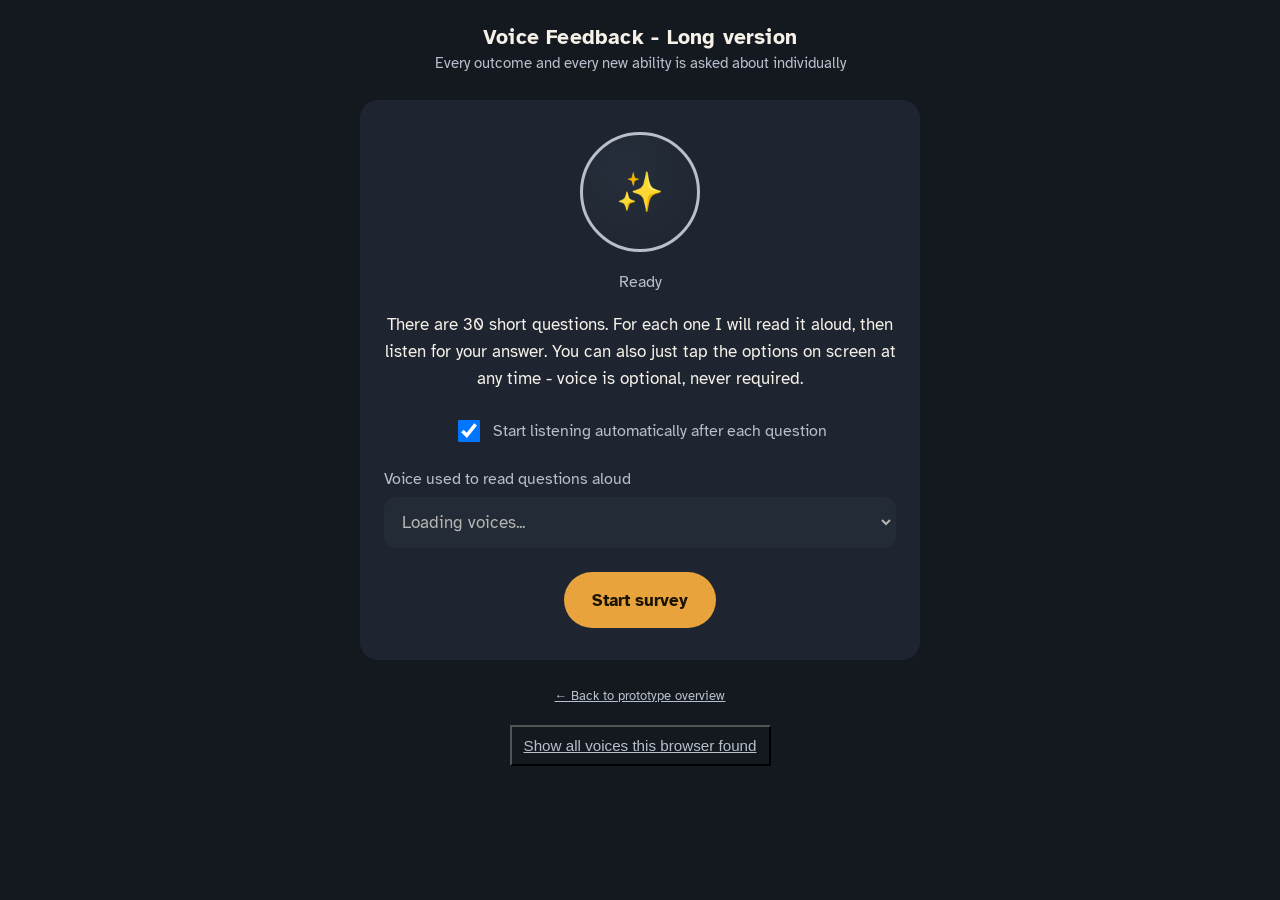
==== full-survey.html @ 34bdd07a "Trim survey pages for audio, rename routes, drop footer note - Remove the "Voice works in this brows" ====
<!DOCTYPE html>
<html lang="en-GB">
<head>
<meta charset="UTF-8">
<meta name="viewport" content="width=device-width, initial-scale=1.0">
<title>Voice Feedback - Long version</title>
<link rel="preconnect" href="https://fonts.googleapis.com">
<link rel="preconnect" href="https://fonts.gstatic.com" crossorigin>
<link href="https://fonts.googleapis.com/css2?family=Atkinson+Hyperlegible:ital,wght@0,400;0,700;1,400&display=swap" rel="stylesheet">
<link rel="stylesheet" href="survey-styles.css">
</head>
<body>

<div class="app">
  <header class="top">
    <h1>Voice Feedback - Long version</h1>
    <p>Every outcome and every new ability is asked about individually</p>
  </header>

  <div id="progressWrap" style="display:none;">
    <div class="progress-track"><div class="progress-fill" id="progressFill"></div></div>
    <div class="progress-label" id="progressLabel"></div>
  </div>

  <main class="card" id="card">
    <!-- content injected by JS -->
  </main>

  <div aria-live="polite" class="sr-only" id="liveRegion"></div>

  <footer class="notes">
    <p><a href="index.html" style="color:var(--text-dim);">&larr; Back to prototype overview</a></p>
    <button class="btn-quiet" id="listVoicesBtn" style="margin-top:8px;">Show all voices this browser found</button>
    <div id="voiceList" style="text-align:left; margin-top:8px; display:none;"></div>
  </footer>
</div>

<script src="questions-full.js"></script>
<script src="survey-engine.js"></script>

</body>
</html>
---- survey-styles.css ----
:root {
  --bg: #14181F;
  --surface: #1E2530;
  --surface-raised: #262E3B;
  --text: #F5F1E8;
  --text-dim: #B8BFCC;
  --gold: #E8A33D;
  --teal: #5FBDB0;
  --rose: #D97878;
  --focus: #F5F1E8;
  --radius: 18px;
}

* { box-sizing: border-box; }

html, body {
  margin: 0;
  padding: 0;
  background: var(--bg);
  color: var(--text);
  font-family: 'Atkinson Hyperlegible', Arial, sans-serif;
  min-height: 100vh;
}

body {
  display: flex;
  justify-content: center;
  padding: 24px 16px 60px;
}

@media (prefers-reduced-motion: reduce) {
  * { animation-duration: 0.01ms !important; transition-duration: 0.01ms !important; }
}

.app {
  width: 100%;
  max-width: 560px;
}

header.top {
  text-align: center;
  margin-bottom: 28px;
}

header.top h1 {
  font-size: 1.3rem;
  font-weight: 700;
  margin: 0 0 4px;
  letter-spacing: 0.01em;
}

header.top p {
  color: var(--text-dim);
  margin: 0;
  font-size: 0.95rem;
}

.progress-track {
  height: 6px;
  background: var(--surface);
  border-radius: 999px;
  margin: 20px 0 8px;
  overflow: hidden;
}

.progress-fill {
  height: 100%;
  background: var(--gold);
  border-radius: 999px;
  transition: width 0.4s ease;
  width: 0%;
}

.progress-label {
  font-size: 0.85rem;
  color: var(--text-dim);
  text-align: right;
  margin-bottom: 20px;
}

.card {
  background: var(--surface);
  border-radius: var(--radius);
  padding: 32px 24px;
  text-align: center;
}

/* the orb: the one signature visual element, gives a sighted observer
   (or low-vision user with residual sight) a clear read on system state
   without relying on it — every state is also spoken and printed */
.orb-wrap {
  display: flex;
  justify-content: center;
  margin-bottom: 20px;
}

.orb {
  width: 120px;
  height: 120px;
  border-radius: 50%;
  background: radial-gradient(circle at 35% 30%, var(--surface-raised), var(--surface));
  border: 3px solid var(--text-dim);
  display: flex;
  align-items: center;
  justify-content: center;
  transition: border-color 0.3s ease, box-shadow 0.3s ease;
}

.orb .icon { font-size: 2.4rem; }

.orb.speaking {
  border-color: var(--teal);
  box-shadow: 0 0 0 0 rgba(95,189,176,0.6);
  animation: pulse-teal 1.4s ease-in-out infinite;
}

.orb.listening {
  border-color: var(--gold);
  box-shadow: 0 0 0 0 rgba(232,163,61,0.6);
  animation: pulse-gold 1.1s ease-in-out infinite;
}

@keyframes pulse-teal {
  0% { box-shadow: 0 0 0 0 rgba(95,189,176,0.45); }
  70% { box-shadow: 0 0 0 22px rgba(95,189,176,0); }
  100% { box-shadow: 0 0 0 0 rgba(95,189,176,0); }
}

@keyframes pulse-gold {
  0% { box-shadow: 0 0 0 0 rgba(232,163,61,0.45); }
  70% { box-shadow: 0 0 0 22px rgba(232,163,61,0); }
  100% { box-shadow: 0 0 0 0 rgba(232,163,61,0); }
}

.state-label {
  font-size: 1rem;
  color: var(--text-dim);
  margin-bottom: 18px;
  min-height: 1.4em;
}

.question-text {
  font-size: 1.4rem;
  font-weight: 700;
  line-height: 1.4;
  margin: 0 0 24px;
}

.options {
  display: flex;
  flex-direction: column;
  gap: 12px;
  margin-bottom: 20px;
}

.option-btn {
  background: var(--surface-raised);
  color: var(--text);
  border: 2px solid transparent;
  border-radius: 12px;
  padding: 18px 16px;
  font-size: 1.05rem;
  font-family: inherit;
  text-align: left;
  cursor: pointer;
  min-height: 60px;
}

.option-btn:hover { background: #303A49; }

.option-btn:focus-visible,
button:focus-visible,
textarea:focus-visible,
input:focus-visible {
  outline: 3px solid var(--focus);
  outline-offset: 2px;
}

.option-btn.chosen {
  border-color: var(--gold);
  background: #33291A;
}

textarea.free-text {
  width: 100%;
  min-height: 110px;
  background: var(--surface-raised);
  color: var(--text);
  border: 2px solid transparent;
  border-radius: 12px;
  padding: 14px;
  font-family: inherit;
  font-size: 1.05rem;
  margin-bottom: 20px;
  resize: vertical;
}

.btn-row {
  display: flex;
  gap: 12px;
  flex-wrap: wrap;
  justify-content: center;
}

.btn {
  font-family: inherit;
  font-size: 1.05rem;
  font-weight: 700;
  border: none;
  border-radius: 999px;
  padding: 16px 28px;
  cursor: pointer;
  min-height: 56px;
  min-width: 120px;
}

.btn-primary { background: var(--gold); color: #1B1400; }
.btn-secondary { background: var(--surface-raised); color: var(--text); }
.btn-quiet {
  background: transparent;
  color: var(--text-dim);
  text-decoration: underline;
  padding: 10px 12px;
  min-width: unset;
  min-height: unset;
  font-weight: 400;
  font-size: 0.95rem;
}

.transcript-box {
  background: var(--surface-raised);
  border-radius: 12px;
  padding: 14px 16px;
  margin-bottom: 20px;
  text-align: left;
  font-size: 1rem;
  color: var(--text-dim);
}
.transcript-box strong { color: var(--text); }

.summary-list {
  text-align: left;
  margin-bottom: 24px;
}

.summary-item {
  border-bottom: 1px solid var(--surface-raised);
  padding: 14px 0;
}
.summary-item:last-child { border-bottom: none; }
.summary-item .q { font-size: 0.85rem; color: var(--text-dim); margin-bottom: 4px; }
.summary-item .a { font-size: 1.05rem; font-weight: 700; }

.support-note {
  background: var(--surface-raised);
  border-left: 3px solid var(--rose);
  border-radius: 8px;
  padding: 12px 14px;
  font-size: 0.9rem;
  color: var(--text-dim);
  margin-top: 18px;
  text-align: left;
}

.route-list {
  display: flex;
  flex-direction: column;
  gap: 16px;
  margin-bottom: 8px;
}

.route-card {
  background: var(--surface-raised);
  border-radius: 14px;
  padding: 20px;
  text-align: left;
}

.route-card h2 {
  margin: 0 0 6px;
  font-size: 1.1rem;
}

.route-card p {
  margin: 0 0 14px;
  color: var(--text-dim);
  font-size: 0.95rem;
  line-height: 1.5;
}

.route-card a.btn {
  display: inline-block;
  text-decoration: none;
  text-align: center;
}

.sr-only {
  position: absolute;
  width: 1px; height: 1px;
  padding: 0; margin: -1px;
  overflow: hidden;
  clip: rect(0,0,0,0);
  white-space: nowrap; border: 0;
}

footer.notes {
  text-align: center;
  color: var(--text-dim);
  font-size: 0.8rem;
  margin-top: 28px;
}
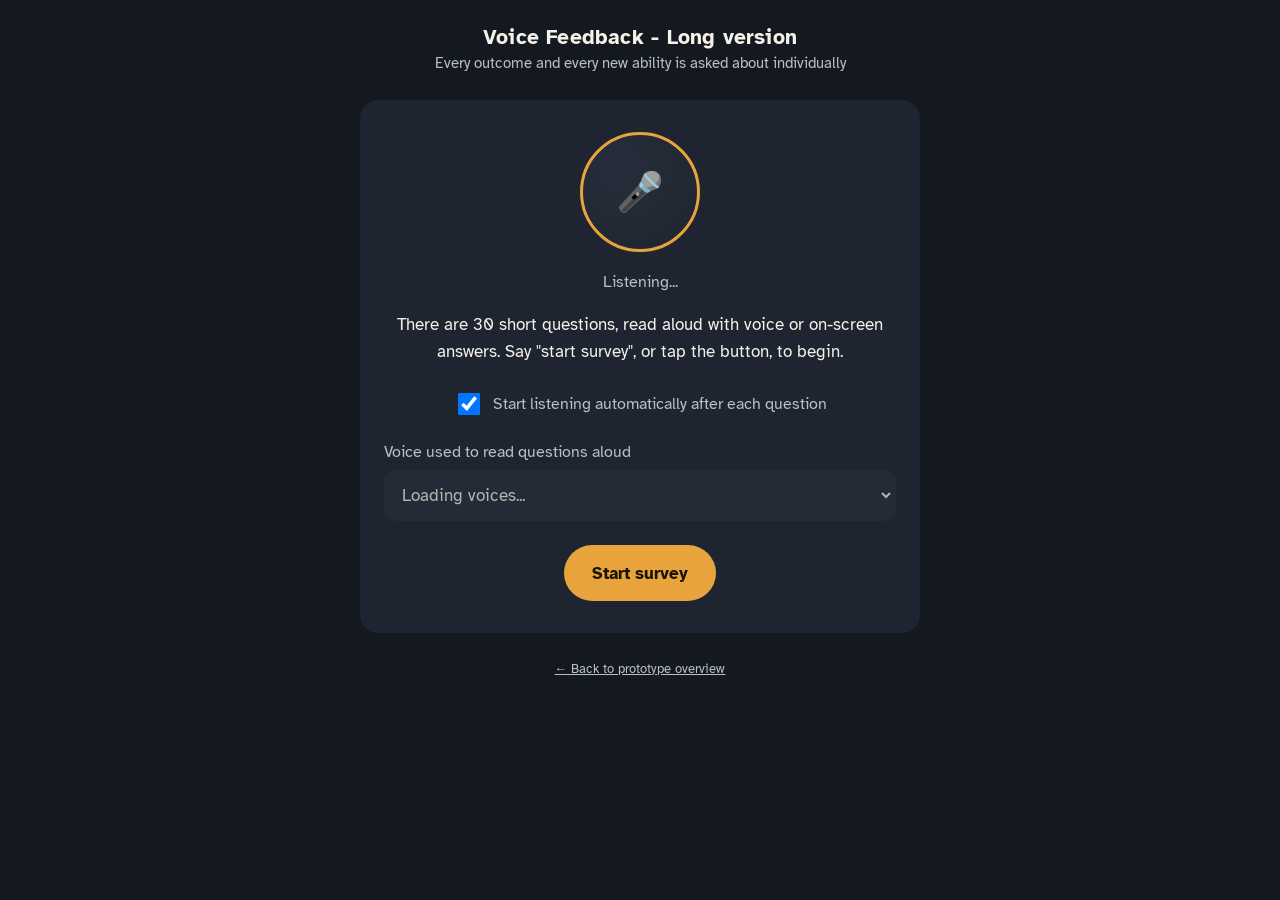
==== commit 9fd59f07: "Restrict voice-list footer to home page, guard it, add cache-busting - Remove the "Show all voices t" ====
--- a/full-survey.html
+++ b/full-survey.html
@@ -7,7 +7,7 @@
 <link rel="preconnect" href="https://fonts.googleapis.com">
 <link rel="preconnect" href="https://fonts.gstatic.com" crossorigin>
 <link href="https://fonts.googleapis.com/css2?family=Atkinson+Hyperlegible:ital,wght@0,400;0,700;1,400&display=swap" rel="stylesheet">
-<link rel="stylesheet" href="survey-styles.css">
+<link rel="stylesheet" href="survey-styles.css?v=4">
 </head>
 <body>
 
@@ -30,13 +30,11 @@
 
   <footer class="notes">
     <p><a href="index.html" style="color:var(--text-dim);">&larr; Back to prototype overview</a></p>
-    <button class="btn-quiet" id="listVoicesBtn" style="margin-top:8px;">Show all voices this browser found</button>
-    <div id="voiceList" style="text-align:left; margin-top:8px; display:none;"></div>
   </footer>
 </div>
 
-<script src="questions-full.js"></script>
-<script src="survey-engine.js"></script>
+<script src="questions-full.js?v=4"></script>
+<script src="survey-engine.js?v=4"></script>
 
 </body>
 </html>
--- a/survey-styles.css
+++ b/survey-styles.css
@@ -262,6 +262,12 @@
   text-align: left;
 }
 
+.intro-lead {
+  font-size: 1.05rem;
+  color: var(--text-dim);
+  margin: 0 0 20px;
+}
+
 .route-list {
   display: flex;
   flex-direction: column;
@@ -289,7 +295,10 @@
 }
 
 .route-card a.btn {
-  display: inline-block;
+  display: block;
+  width: max-content;
+  max-width: 100%;
+  margin: 0 auto;
   text-decoration: none;
   text-align: center;
 }
